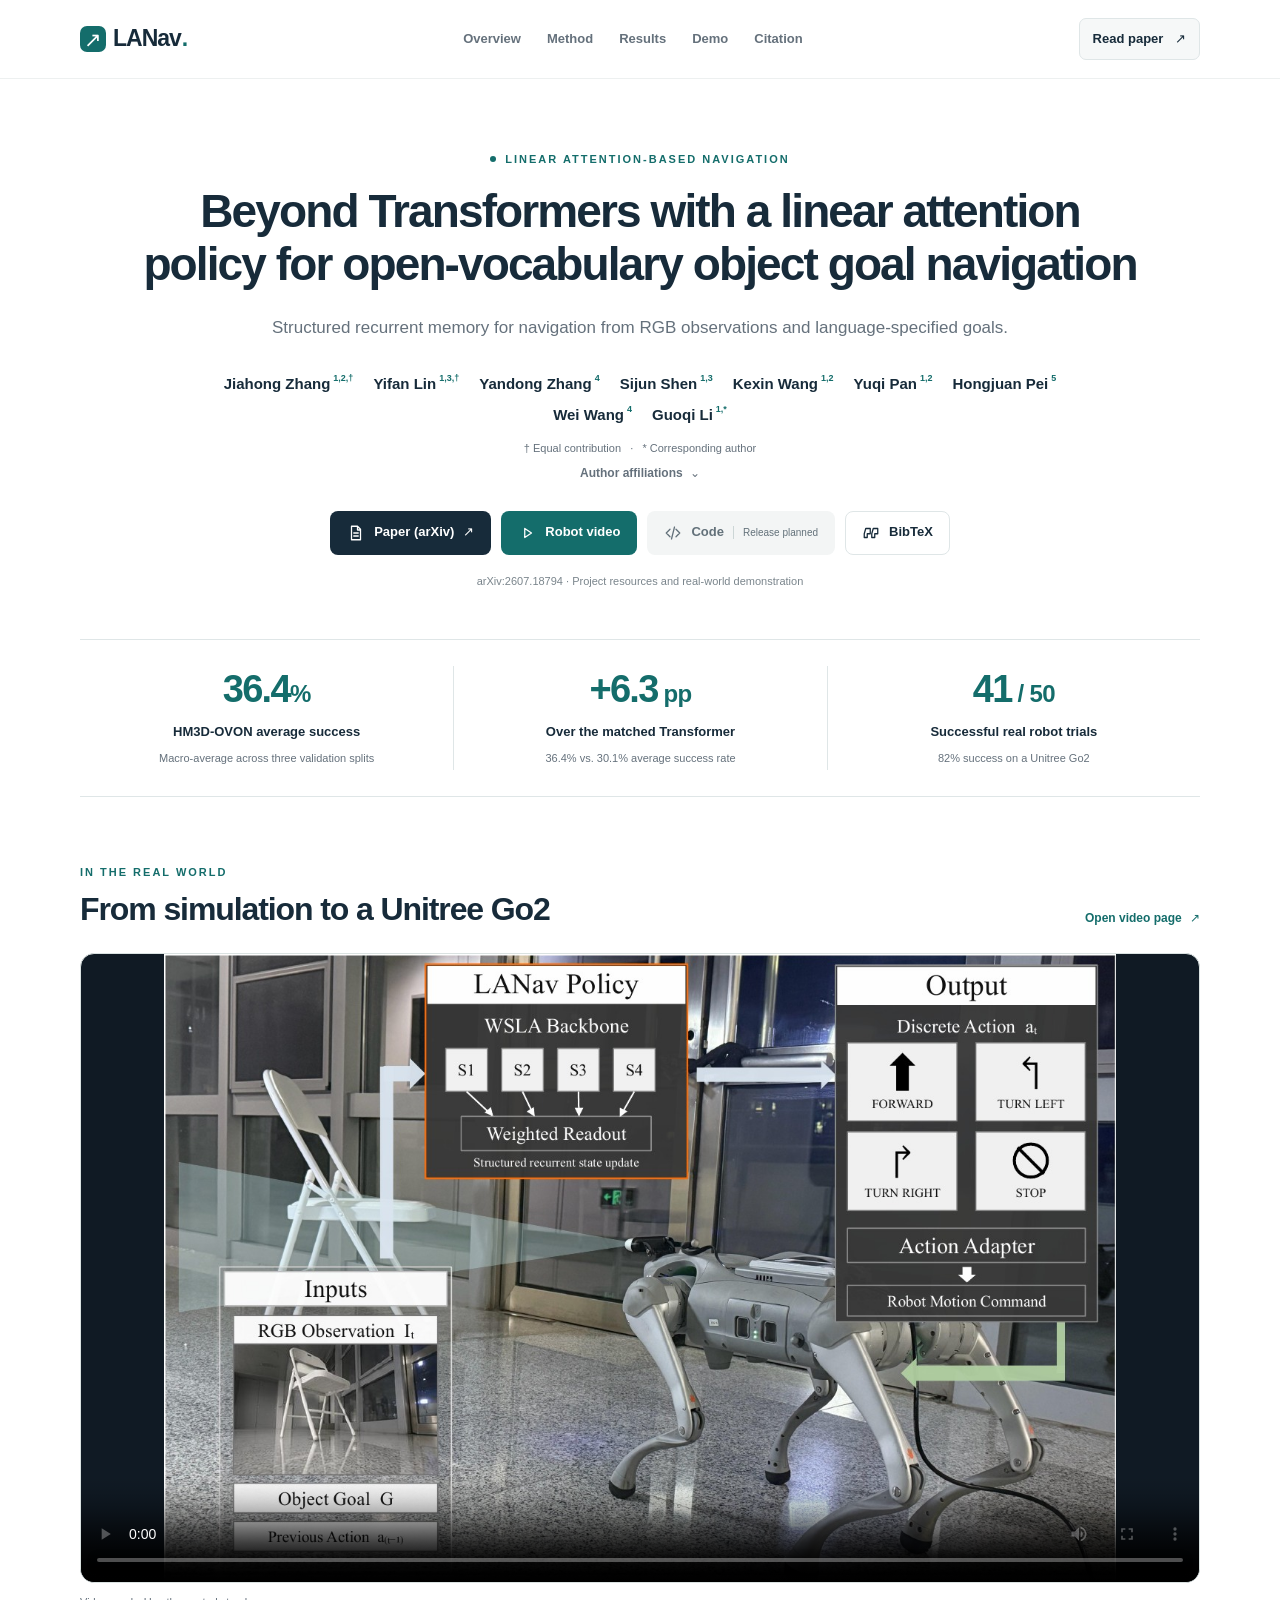
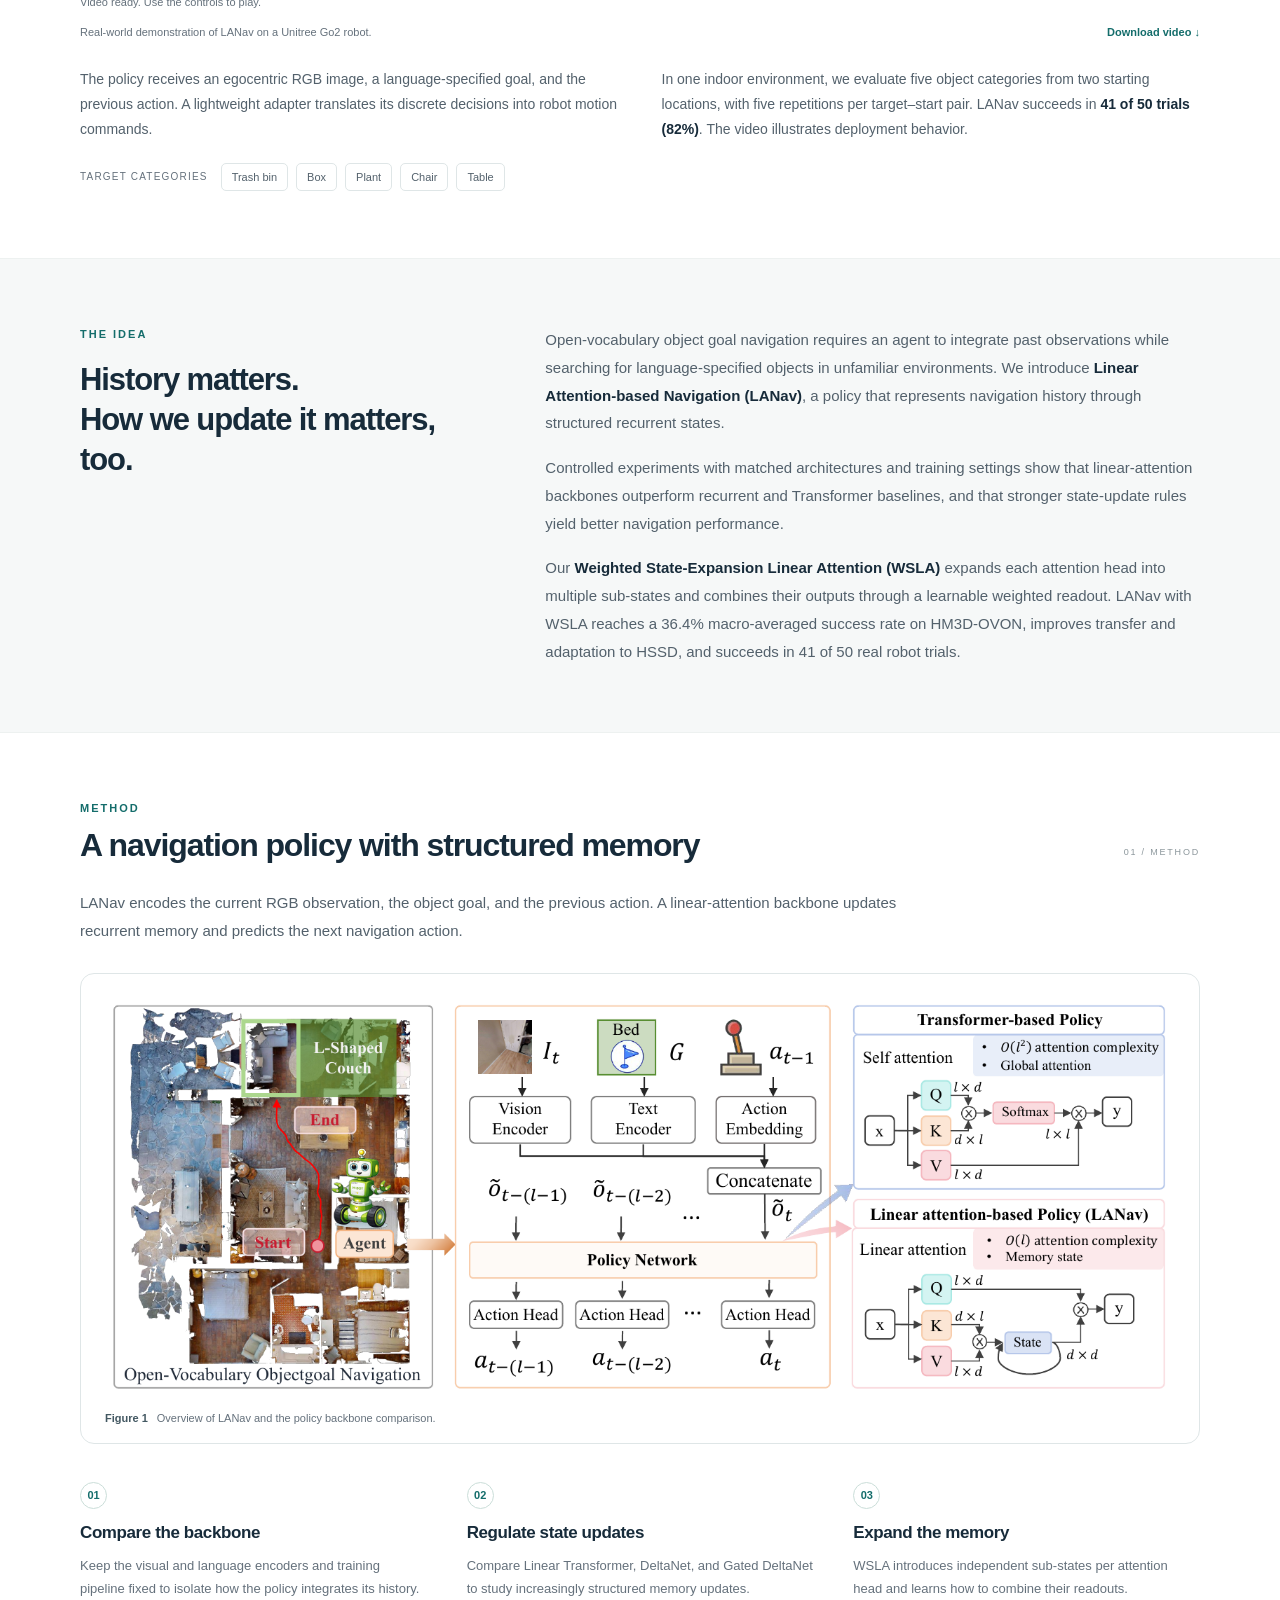
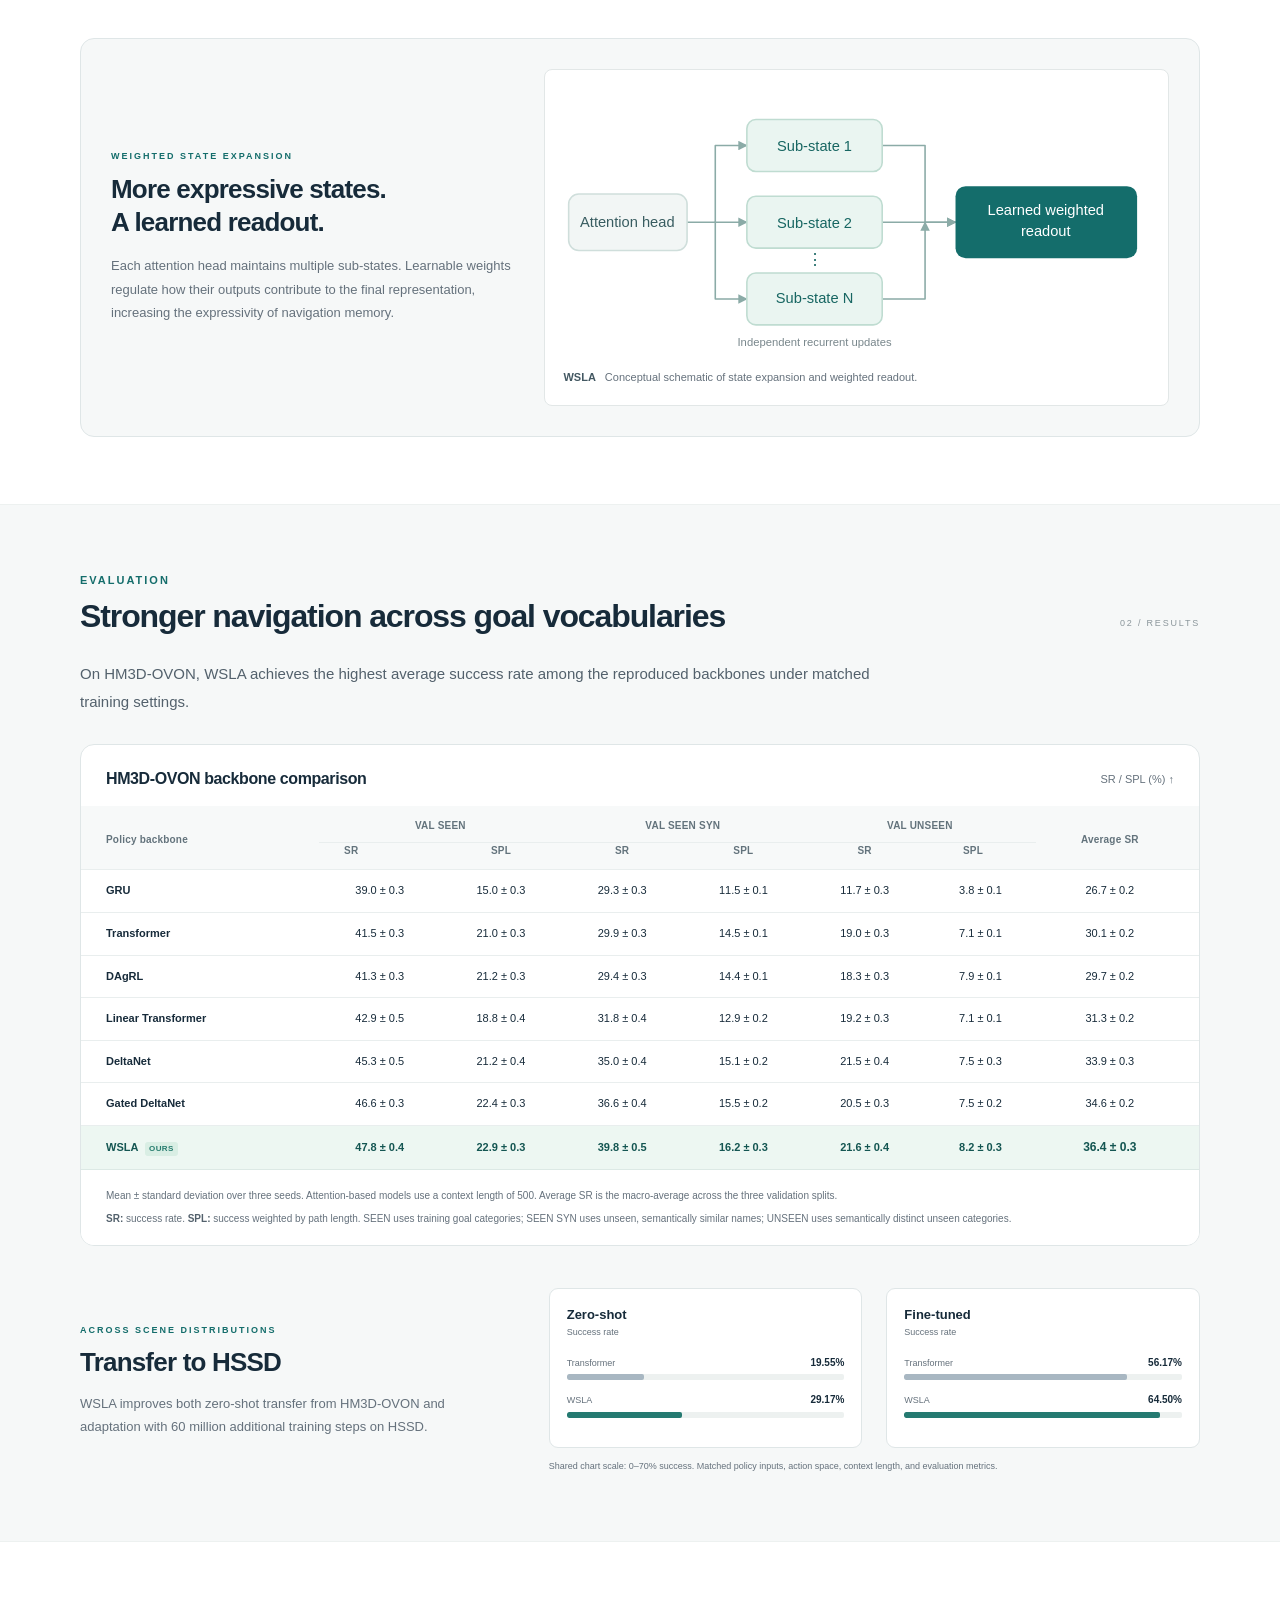
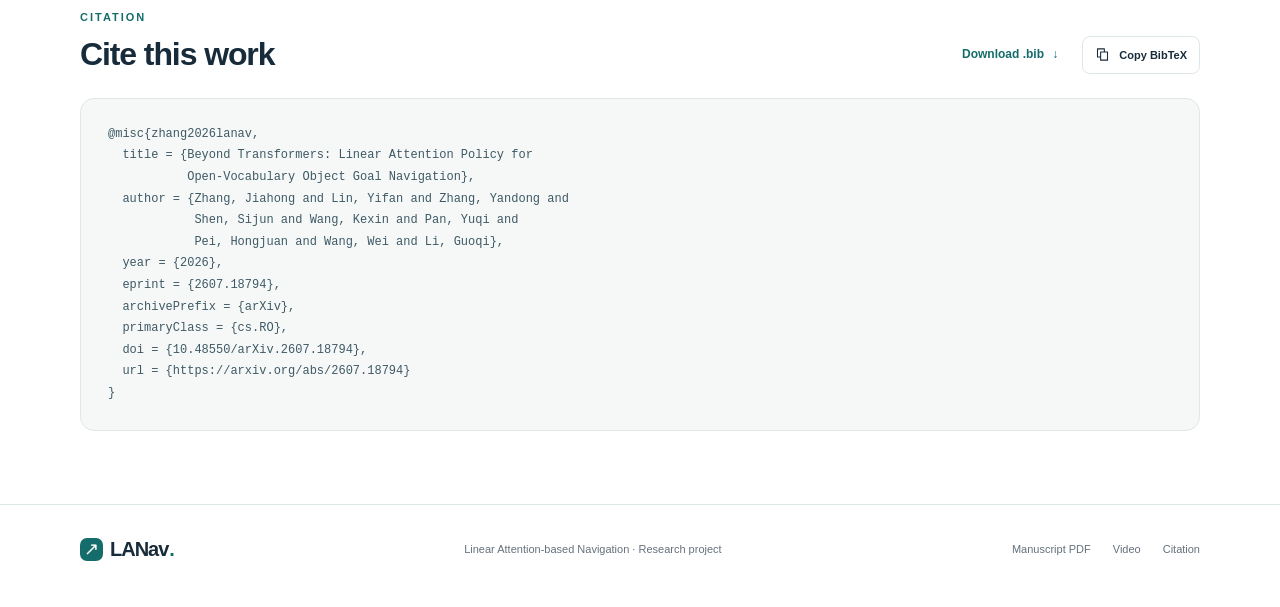
==== index.html @ 6c1ed6c0 "Publish LANav project website and robot demonstration" ====
<!doctype html>
<html lang="en">
<head>
  <meta charset="utf-8">
  <meta name="viewport" content="width=device-width, initial-scale=1">
  <meta name="description" content="LANav: linear attention and weighted state expansion for open-vocabulary object goal navigation. Research paper, results, and real-robot demonstration.">
  <link rel="canonical" href="https://yifan-lin2004.github.io/LANav/">
  <meta property="og:url" content="https://yifan-lin2004.github.io/LANav/">
  <meta name="theme-color" content="#123b43">
  <meta property="og:title" content="LANav — Beyond Transformers">
  <meta property="og:description" content="A linear attention policy for open-vocabulary object goal navigation. Explore the paper, method, and Unitree Go2 demonstration.">
  <meta property="og:type" content="website">
  <title>LANav | Beyond Transformers</title>
  <link rel="icon" type="image/svg+xml" href="favicon.svg">
  <link rel="stylesheet" href="styles.css">
  <script src="media.js" defer></script>
  <script src="site.js" defer></script>
</head>
<body>
  <a class="skip-link" href="#main">Skip to content</a>
  <header class="site-header">
    <nav class="nav container" aria-label="Main navigation">
      <a class="wordmark" href="#" aria-label="LANav home"><span class="logo-mark" aria-hidden="true">↗</span>LANav<span class="wordmark-dot">.</span></a>
      <div class="nav-links"><a href="#abstract">Overview</a><a href="#method">Method</a><a href="#results">Results</a><a href="#demo">Demo</a><a href="#citation">Citation</a></div>
      <a class="nav-paper" href="https://arxiv.org/abs/2607.18794" target="_blank" rel="noopener">Read paper <span aria-hidden="true">↗</span></a>
    </nav>
  </header>
  <main id="main">
    <section class="hero container" aria-labelledby="paper-title">
      <p class="eyebrow"><span class="small-dot" aria-hidden="true"></span> Linear Attention-based Navigation</p>
      <h1 id="paper-title">Beyond Transformers with a linear attention policy for open-vocabulary object goal navigation</h1>
      <p class="hero-summary">Structured recurrent memory for navigation from RGB observations and language-specified goals.</p>
      <div class="authors" aria-label="Authors">
        <span>Jiahong Zhang<sup>1,2,†</sup></span><span>Yifan Lin<sup>1,3,†</sup></span><span>Yandong Zhang<sup>4</sup></span><span>Sijun Shen<sup>1,3</sup></span><span>Kexin Wang<sup>1,2</sup></span><span>Yuqi Pan<sup>1,2</sup></span><span>Hongjuan Pei<sup>5</sup></span><span>Wei Wang<sup>4</sup></span><span>Guoqi Li<sup>1,*</sup></span>
      </div>
      <p class="author-notes">† Equal contribution &nbsp; · &nbsp; * Corresponding author</p>
      <details class="affiliations">
        <summary>Author affiliations <span aria-hidden="true">⌄</span></summary>
        <ol>
          <li>Institute of Automation, Chinese Academy of Sciences, Beijing 100045, China</li>
          <li>School of Artificial Intelligence, University of Chinese Academy of Sciences, Beijing 100049, China</li>
          <li>State Key Laboratory of Media Convergence and Communication, Communication University of China, Beijing 100024, China</li>
          <li>Beihang University, Beijing 100191, China</li>
          <li>University of Chinese Academy of Sciences, No.19A Yuquan Road, Beijing 100049, China</li>
        </ol>
      </details>
      <div class="resource-links" aria-label="Project resources">
        <a class="button button-dark" href="https://arxiv.org/abs/2607.18794" target="_blank" rel="noopener"><svg viewBox="0 0 24 24" aria-hidden="true"><path d="M6 3h8l4 4v14H6zM14 3v5h4M9 12h6M9 16h6"/></svg>Paper (arXiv) <span aria-hidden="true">↗</span></a>
        <a class="button button-teal" href="video.html"><svg viewBox="0 0 24 24" aria-hidden="true"><path d="m9 6 9 6-9 6z"/></svg>Robot video</a>
        <span class="button code-status"><svg viewBox="0 0 24 24" aria-hidden="true"><path d="m8 7-5 5 5 5M16 7l5 5-5 5M14 4l-4 16"/></svg>Code <span>Release planned</span></span>
        <a class="button button-light" href="#citation"><svg viewBox="0 0 24 24" aria-hidden="true"><path d="M5 6h6v7H7v5H3v-5l2-7zM15 6h6v7h-4v5h-4v-5l2-7z"/></svg>BibTeX</a>
      </div>
      <p class="manuscript-note"><a href="https://arxiv.org/abs/2607.18794" target="_blank" rel="noopener">arXiv:2607.18794</a> · Project resources and real-world demonstration</p>
    </section>

    <section class="metrics container" aria-label="Key research results">
      <div class="metric"><span class="metric-value">36.4<span>%</span></span><p>HM3D-OVON average success</p><small>Macro-average across three validation splits</small></div>
      <div class="metric"><span class="metric-value">+6.3<span> pp</span></span><p>Over the matched Transformer</p><small>36.4% vs. 30.1% average success rate</small></div>
      <div class="metric"><span class="metric-value">41<span> / 50</span></span><p>Successful real robot trials</p><small>82% success on a Unitree Go2</small></div>
    </section>

    <section class="section container" id="demo" aria-labelledby="demo-title">
      <div class="section-heading"><div><p class="eyebrow">In the real world</p><h2 id="demo-title">From simulation to a Unitree Go2</h2></div><a class="text-link" href="video.html">Open video page <span aria-hidden="true">↗</span></a></div>
      <figure class="video-figure">
        <div class="video-frame"><video controls playsinline preload="metadata" data-video-manifest="assets/robot-demo.json" poster="assets/video-poster.jpg" aria-label="LANav real robot navigation demonstration">Your browser does not support embedded video. <a href="video.html" data-media-download="assets/robot-demo.json">Download the robot demonstration.</a></video></div>
        <figcaption><span>Real-world demonstration of LANav on a Unitree Go2 robot.</span><a href="video.html" data-media-download="assets/robot-demo.json">Download video <span aria-hidden="true">↓</span></a></figcaption>
      </figure>
      <div class="robot-description"><p>The policy receives an egocentric RGB image, a language-specified goal, and the previous action. A lightweight adapter translates its discrete decisions into robot motion commands.</p><p>In one indoor environment, we evaluate five object categories from two starting locations, with five repetitions per target–start pair. LANav succeeds in <strong>41 of 50 trials (82%)</strong>. The video illustrates deployment behavior.</p></div>
      <div class="category-list" aria-label="Evaluated object categories"><span class="category-label">Target categories</span><span>Trash bin</span><span>Box</span><span>Plant</span><span>Chair</span><span>Table</span></div>
    </section>

    <section class="section section-tinted" id="abstract" aria-labelledby="abstract-title">
      <div class="container abstract-layout"><div><p class="eyebrow">The idea</p><h2 id="abstract-title">History matters.<br>How we update it matters, too.</h2></div><div class="abstract-copy"><p>Open-vocabulary object goal navigation requires an agent to integrate past observations while searching for language-specified objects in unfamiliar environments. We introduce <strong>Linear Attention-based Navigation (LANav)</strong>, a policy that represents navigation history through structured recurrent states.</p><p>Controlled experiments with matched architectures and training settings show that linear-attention backbones outperform recurrent and Transformer baselines, and that stronger state-update rules yield better navigation performance.</p><p>Our <strong>Weighted State-Expansion Linear Attention (WSLA)</strong> expands each attention head into multiple sub-states and combines their outputs through a learnable weighted readout. LANav with WSLA reaches a 36.4% macro-averaged success rate on HM3D-OVON, improves transfer and adaptation to HSSD, and succeeds in 41 of 50 real robot trials.</p></div></div>
    </section>

    <section class="section container" id="method" aria-labelledby="method-title">
      <div class="section-heading"><div><p class="eyebrow">Method</p><h2 id="method-title">A navigation policy with structured memory</h2></div><span class="section-number" aria-hidden="true">01 / METHOD</span></div>
      <p class="section-intro">LANav encodes the current RGB observation, the object goal, and the previous action. A linear-attention backbone updates recurrent memory and predicts the next navigation action.</p>
      <figure class="research-figure"><img src="assets/architecture.png" alt="LANav architecture: visual, text, and previous-action encoders feed a policy backbone and action head; linear attention updates a recurrent state instead of using full-context self-attention." loading="lazy" width="1526" height="571"><figcaption><span class="figure-label">Figure 1</span>Overview of LANav and the policy backbone comparison.</figcaption></figure>
      <div class="method-points">
        <article><span class="point-number">01</span><h3>Compare the backbone</h3><p>Keep the visual and language encoders and training pipeline fixed to isolate how the policy integrates its history.</p></article>
        <article><span class="point-number">02</span><h3>Regulate state updates</h3><p>Compare Linear Transformer, DeltaNet, and Gated DeltaNet to study increasingly structured memory updates.</p></article>
        <article><span class="point-number">03</span><h3>Expand the memory</h3><p>WSLA introduces independent sub-states per attention head and learns how to combine their readouts.</p></article>
      </div>
      <div class="wsla-panel"><div class="wsla-copy"><p class="eyebrow">Weighted state expansion</p><h3>More expressive states.<br>A learned readout.</h3><p>Each attention head maintains multiple sub-states. Learnable weights regulate how their outputs contribute to the final representation, increasing the expressivity of navigation memory.</p></div><figure><svg class="wsla-diagram" viewBox="0 0 520 238" role="img" aria-labelledby="wsla-diagram-title wsla-diagram-desc"><title id="wsla-diagram-title">WSLA state expansion schematic</title><desc id="wsla-diagram-desc">An attention head updates multiple recurrent sub-states. Their outputs are combined through a learned weighted readout.</desc><defs><marker id="arrow" viewBox="0 0 10 10" refX="9" refY="5" markerWidth="6" markerHeight="6" orient="auto-start-reverse"><path d="M0 0 10 5 0 10z" fill="#8baba7" stroke="none"/></marker></defs><g fill="none" stroke="#8baba7" stroke-width="1.4" marker-end="url(#arrow)"><path d="M110 119H135V51H163"/><path d="M135 119H163"/><path d="M135 119V187H163"/><path d="M283 51H321V119H348"/><path d="M283 119H348"/><path d="M283 187H321V119"/></g><rect x="5" y="94" width="105" height="50" rx="9" fill="#f2f6f5" stroke="#cfdedb"/><text x="57" y="123" text-anchor="middle" font-size="13" fill="#385c60" stroke="none">Attention head</text><g fill="#eaf5f1" stroke="#bfdcd1"><rect x="163" y="28" width="120" height="46" rx="8"/><rect x="163" y="96" width="120" height="46" rx="8"/><rect x="163" y="164" width="120" height="46" rx="8"/></g><g text-anchor="middle" font-size="13" fill="#176662" stroke="none"><text x="223" y="56">Sub-state 1</text><text x="223" y="124">Sub-state 2</text><text x="223" y="191">Sub-state N</text><text x="223" y="157" font-size="14">⋮</text></g><rect x="348" y="87" width="161" height="64" rx="9" fill="#146d6b" stroke="none"/><g text-anchor="middle" font-size="13" fill="#fff" stroke="none"><text x="428" y="113">Learned weighted</text><text x="428" y="131">readout</text></g><text x="223" y="229" text-anchor="middle" font-size="10" fill="#78868b" stroke="none">Independent recurrent updates</text></svg><figcaption><span class="figure-label">WSLA</span>Conceptual schematic of state expansion and weighted readout.</figcaption></figure></div>
    </section>

    <section class="section section-tinted" id="results" aria-labelledby="results-title">
      <div class="container"><div class="section-heading"><div><p class="eyebrow">Evaluation</p><h2 id="results-title">Stronger navigation across goal vocabularies</h2></div><span class="section-number" aria-hidden="true">02 / RESULTS</span></div>
      <p class="section-intro">On HM3D-OVON, WSLA achieves the highest average success rate among the reproduced backbones under matched training settings.</p>
      <div class="table-card"><div class="table-title"><h3>HM3D-OVON backbone comparison</h3><span>SR / SPL (%) ↑</span></div><div class="table-scroll" tabindex="0" role="region" aria-label="HM3D-OVON results, scroll horizontally on small screens"><table><thead><tr><th rowspan="2" scope="col">Policy backbone</th><th colspan="2" scope="colgroup">VAL SEEN</th><th colspan="2" scope="colgroup">VAL SEEN SYN</th><th colspan="2" scope="colgroup">VAL UNSEEN</th><th rowspan="2" scope="col">Average SR</th></tr><tr><th scope="col">SR</th><th scope="col">SPL</th><th scope="col">SR</th><th scope="col">SPL</th><th scope="col">SR</th><th scope="col">SPL</th></tr></thead><tbody>
        <tr><th scope="row">GRU</th><td>39.0 ± 0.3</td><td>15.0 ± 0.3</td><td>29.3 ± 0.3</td><td>11.5 ± 0.1</td><td>11.7 ± 0.3</td><td>3.8 ± 0.1</td><td>26.7 ± 0.2</td></tr>
        <tr><th scope="row">Transformer</th><td>41.5 ± 0.3</td><td>21.0 ± 0.3</td><td>29.9 ± 0.3</td><td>14.5 ± 0.1</td><td>19.0 ± 0.3</td><td>7.1 ± 0.1</td><td>30.1 ± 0.2</td></tr>
        <tr><th scope="row">DAgRL</th><td>41.3 ± 0.3</td><td>21.2 ± 0.3</td><td>29.4 ± 0.3</td><td>14.4 ± 0.1</td><td>18.3 ± 0.3</td><td>7.9 ± 0.1</td><td>29.7 ± 0.2</td></tr>
        <tr><th scope="row">Linear Transformer</th><td>42.9 ± 0.5</td><td>18.8 ± 0.4</td><td>31.8 ± 0.4</td><td>12.9 ± 0.2</td><td>19.2 ± 0.3</td><td>7.1 ± 0.1</td><td>31.3 ± 0.2</td></tr>
        <tr><th scope="row">DeltaNet</th><td>45.3 ± 0.5</td><td>21.2 ± 0.4</td><td>35.0 ± 0.4</td><td>15.1 ± 0.2</td><td>21.5 ± 0.4</td><td>7.5 ± 0.3</td><td>33.9 ± 0.3</td></tr>
        <tr><th scope="row">Gated DeltaNet</th><td>46.6 ± 0.3</td><td>22.4 ± 0.3</td><td>36.6 ± 0.4</td><td>15.5 ± 0.2</td><td>20.5 ± 0.3</td><td>7.5 ± 0.2</td><td>34.6 ± 0.2</td></tr>
        <tr class="ours-row"><th scope="row">WSLA <span class="ours-tag">Ours</span></th><td>47.8 ± 0.4</td><td>22.9 ± 0.3</td><td>39.8 ± 0.5</td><td>16.2 ± 0.3</td><td>21.6 ± 0.4</td><td>8.2 ± 0.3</td><td><strong>36.4 ± 0.3</strong></td></tr>
      </tbody></table></div><div class="table-notes"><p>Mean ± standard deviation over three seeds. Attention-based models use a context length of 500. Average SR is the macro-average across the three validation splits.</p><p><strong>SR:</strong> success rate. <strong>SPL:</strong> success weighted by path length. SEEN uses training goal categories; SEEN SYN uses unseen, semantically similar names; UNSEEN uses semantically distinct unseen categories.</p></div></div>
      <div class="transfer-panel"><div class="transfer-copy"><p class="eyebrow">Across scene distributions</p><h3>Transfer to HSSD</h3><p>WSLA improves both zero-shot transfer from HM3D-OVON and adaptation with 60 million additional training steps on HSSD.</p></div><div class="transfer-charts"><div class="mini-chart"><h4>Zero-shot <span>Success rate</span></h4><div class="bar-row"><span>Transformer</span><div class="bar-track"><span class="bar baseline" style="--bar:27.9%"></span></div><strong>19.55%</strong></div><div class="bar-row"><span>WSLA</span><div class="bar-track"><span class="bar ours" style="--bar:41.7%"></span></div><strong>29.17%</strong></div></div><div class="mini-chart"><h4>Fine-tuned <span>Success rate</span></h4><div class="bar-row"><span>Transformer</span><div class="bar-track"><span class="bar baseline" style="--bar:80.2%"></span></div><strong>56.17%</strong></div><div class="bar-row"><span>WSLA</span><div class="bar-track"><span class="bar ours" style="--bar:92.1%"></span></div><strong>64.50%</strong></div></div><p class="chart-note">Shared chart scale: 0–70% success. Matched policy inputs, action space, context length, and evaluation metrics.</p></div></div>
    </div></section>

    <section class="section container citation-section" id="citation" aria-labelledby="citation-title">
      <div class="section-heading"><div><p class="eyebrow">Citation</p><h2 id="citation-title">Cite this work</h2></div><div class="citation-actions"><a class="text-link" href="assets/lanav.bib" download>Download .bib <span aria-hidden="true">↓</span></a><button class="button button-light copy-button" type="button" id="copy-citation"><svg viewBox="0 0 24 24" aria-hidden="true"><path d="M9 8h11v13H9zM15 8V3H4v13h5"/></svg><span>Copy BibTeX</span></button></div></div>
      <div class="citation-box"><pre id="bibtex"><code>@misc{zhang2026lanav,
  title = {Beyond Transformers: Linear Attention Policy for
           Open-Vocabulary Object Goal Navigation},
  author = {Zhang, Jiahong and Lin, Yifan and Zhang, Yandong and
            Shen, Sijun and Wang, Kexin and Pan, Yuqi and
            Pei, Hongjuan and Wang, Wei and Li, Guoqi},
  year = {2026},
  eprint = {2607.18794},
  archivePrefix = {arXiv},
  primaryClass = {cs.RO},
  doi = {10.48550/arXiv.2607.18794},
  url = {https://arxiv.org/abs/2607.18794}
}</code></pre></div><p class="copy-status" id="copy-status" role="status" aria-live="polite"></p>
    </section>
  </main>
  <footer class="site-footer"><div class="container footer-inner"><a class="wordmark" href="#"><span class="logo-mark" aria-hidden="true">↗</span>LANav<span class="wordmark-dot">.</span></a><p>Linear Attention-based Navigation · Research project</p><div><a href="https://arxiv.org/pdf/2607.18794" data-media-download="assets/manuscript.json">Manuscript PDF</a><a href="video.html">Video</a><a href="#citation">Citation</a></div></div></footer>
</body>
</html>
---- styles.css ----
:root{--ink:#172b3a;--muted:#65717c;--teal:#146d6b;--teal-light:#eaf5f1;--border:#dfe6e7;--soft:#f6f8f8;--white:#fff;--radius:14px;font-family:ui-sans-serif,-apple-system,BlinkMacSystemFont,"Segoe UI",Arial,sans-serif;color:var(--ink);background:#fff;font-synthesis:none}*{box-sizing:border-box}html{scroll-behavior:smooth;scroll-padding-top:94px}body{margin:0;font-size:16px;line-height:1.65;-webkit-font-smoothing:antialiased}a{color:inherit;text-decoration:none}button{font:inherit}button,a,summary{touch-action:manipulation}a:focus-visible,button:focus-visible,summary:focus-visible,.table-scroll:focus-visible{outline:3px solid #3eaaa0;outline-offset:5px}img{display:block;max-width:100%;height:auto}svg{width:18px;height:18px;fill:none;stroke:currentColor;stroke-width:1.7;stroke-linecap:round;stroke-linejoin:round}.container{width:min(1120px,calc(100% - 64px));margin-inline:auto}.skip-link{position:absolute;left:20px;top:-70px;z-index:20;padding:10px 16px;background:var(--ink);color:white;border-radius:6px}.skip-link:focus{top:10px}.site-header{border-bottom:1px solid #edf0f0;background:rgba(255,255,255,.97)}.nav{min-height:78px;display:flex;align-items:center;justify-content:space-between;gap:24px}.wordmark{display:inline-flex;gap:7px;align-items:center;font-size:23px;font-weight:760;letter-spacing:-1px}.wordmark-dot{color:var(--teal);margin-left:-6px}.logo-mark{display:grid;place-items:center;width:26px;height:26px;border-radius:7px;background:var(--teal);color:#fff;font-size:21px;font-weight:500;line-height:1;letter-spacing:0}.nav-links{display:flex;gap:26px;font-size:13px;font-weight:550;color:var(--muted)}.nav-links a:hover,.text-link:hover,.site-footer a:hover{color:var(--teal)}.nav-paper{font-size:13px;font-weight:650;padding:9px 13px;background:var(--soft);border:1px solid var(--border);border-radius:7px}.nav-paper span{margin-left:8px}.hero{padding-top:72px;text-align:center;padding-bottom:35px}.eyebrow{text-transform:uppercase;letter-spacing:2px;font-size:11px;font-weight:750;color:var(--teal);margin:0 0 17px;line-height:1.5}.hero>.eyebrow{display:flex;align-items:center;justify-content:center;gap:9px}.small-dot{width:6px;height:6px;background:var(--teal);border-radius:50%;display:inline-block}h1,h2,h3,h4,p{margin-top:0}h1{font-size:clamp(31px,3.7vw,46px);line-height:1.16;letter-spacing:-1.9px;font-weight:740;max-width:1020px;margin:0 auto 23px;text-wrap:balance}h2{font-size:clamp(25px,2.5vw,33px);line-height:1.22;letter-spacing:-1.1px;font-weight:710;margin:0;text-wrap:balance}h3{line-height:1.35;letter-spacing:-.4px;font-size:20px;font-weight:650;margin:0 0 13px}h4{line-height:1.4;font-weight:650}.hero-summary{color:var(--muted);font-size:17px;margin:0 auto 28px;max-width:750px;text-wrap:balance}.authors{display:flex;justify-content:center;flex-wrap:wrap;gap:3px 20px;max-width:890px;margin:auto;line-height:1.85;font-size:15px;font-weight:550}.authors span{white-space:nowrap}.authors sup{font-size:9px;color:var(--teal);margin-left:3px;position:relative;top:-.2em}.author-notes{font-size:11px;color:var(--muted);margin:10px 0 7px}.affiliations{font-size:12px;max-width:810px;margin:0 auto;color:var(--muted)}.affiliations summary{cursor:pointer;width:max-content;margin:auto;list-style:none;font-weight:550}.affiliations summary::-webkit-details-marker{display:none}.affiliations summary span{margin-left:4px}.affiliations ol{margin:17px auto 0;padding-left:20px;text-align:left;line-height:1.8;max-width:775px}.affiliations[open] summary span{display:inline-block;transform:rotate(180deg)}.resource-links{display:flex;justify-content:center;flex-wrap:wrap;gap:10px;margin-top:27px}.button{min-height:44px;padding:10px 16px;border:1px solid transparent;border-radius:8px;font-size:13px;font-weight:650;display:inline-flex;align-items:center;justify-content:center;gap:9px;line-height:1.3;cursor:pointer;transition:background .15s,border-color .15s,transform .15s}.button:hover{transform:translateY(-1px)}.button-dark{background:var(--ink);color:white}.button-dark:hover{background:#294354}.button-teal{background:var(--teal);color:#fff}.button-teal:hover{background:#0a5858}.button-light{background:#fff;border-color:var(--border);color:var(--ink)}.button-light:hover{background:var(--soft);border-color:#bfcfce}.code-status{background:#f3f5f5;color:#63717a;cursor:default;font-weight:600}.code-status:hover{transform:none}.code-status span{font-size:10px;font-weight:450;border-left:1px solid #ccd6d6;padding-left:9px}.manuscript-note{margin:17px 0 0;color:#7a858c;font-size:11px}.metrics{display:grid;grid-template-columns:repeat(3,1fr);border-top:1px solid var(--border);border-bottom:1px solid var(--border);padding:26px 0;margin-top:14px}.metric{text-align:center;padding:0 23px}.metric+.metric{border-left:1px solid var(--border)}.metric-value{font-size:38px;line-height:1.25;letter-spacing:-1.7px;font-weight:730;color:var(--teal)}.metric-value>span{font-size:24px;letter-spacing:-.7px;font-weight:550}.metric p{font-size:13px;font-weight:630;margin:8px 0 1px}.metric small{font-size:11px;color:var(--muted)}.section{padding-top:67px;padding-bottom:67px}.section-heading{display:flex;align-items:flex-end;justify-content:space-between;gap:25px;margin-bottom:24px}.section-heading .eyebrow{margin-bottom:9px}.text-link{font-size:12px;font-weight:650;color:var(--teal);white-space:nowrap}.text-link span{margin-left:5px}.section-number{font-size:9px;letter-spacing:1.8px;color:#8b969b;padding-bottom:5px}.video-figure{margin:0}.video-frame{overflow:hidden;border-radius:var(--radius);background:#101a24;aspect-ratio:16/9;border:1px solid #dae2e1}.video-frame video{display:block;width:100%;height:100%;object-fit:contain}.video-figure figcaption{display:flex;justify-content:space-between;gap:20px;padding-top:12px;font-size:11px;color:var(--muted)}.video-figure figcaption a{color:var(--teal);font-weight:650;white-space:nowrap}.robot-description{display:grid;grid-template-columns:1fr 1fr;gap:43px;margin-top:25px}.robot-description p{margin:0;font-size:14px;color:#53616c;line-height:1.8}.robot-description strong{color:var(--ink);font-weight:650}.category-list{display:flex;flex-wrap:wrap;align-items:center;gap:8px;margin-top:21px}.category-list span:not(.category-label){font-size:11px;padding:4px 10px;border-radius:5px;border:1px solid var(--border);background:#fff;color:#53616c}.category-label{font-size:10px;color:var(--muted);text-transform:uppercase;letter-spacing:1.2px;margin-right:5px}.section-tinted{background:var(--soft);border-top:1px solid #edf1f0;border-bottom:1px solid #edf1f0}.abstract-layout{display:grid;grid-template-columns:.86fr 1.5fr;gap:90px}.abstract-layout h2{font-size:31px;line-height:1.3}.abstract-copy p{font-size:15px;line-height:1.85;color:#53616c;margin-bottom:17px}.abstract-copy p:last-child{margin-bottom:0}.abstract-copy strong{font-weight:650;color:var(--ink)}.section-intro{max-width:840px;color:#53616c;font-size:15px;line-height:1.85;margin:0 0 28px}.research-figure{margin:0;border:1px solid var(--border);border-radius:var(--radius);padding:23px 24px 16px;overflow:hidden;background:#fff}.research-figure img{width:100%}.research-figure figcaption,.wsla-panel figcaption{font-size:11px;line-height:1.6;color:var(--muted);margin-top:13px}.figure-label{font-weight:700;color:#435862;margin-right:9px}.method-points{display:grid;grid-template-columns:repeat(3,1fr);gap:40px;margin:37px 0}.point-number{display:inline-flex;align-items:center;justify-content:center;color:var(--teal);font-size:11px;font-weight:750;width:27px;height:27px;border:1px solid #cbded9;border-radius:50%;margin-bottom:13px}.method-points h3{font-size:17px;margin-bottom:9px}.method-points p{font-size:13px;color:var(--muted);line-height:1.8;margin-bottom:0}.wsla-panel{display:grid;grid-template-columns:.9fr 1.4fr;gap:32px;align-items:center;background:var(--soft);padding:30px;border:1px solid var(--border);border-radius:var(--radius)}.wsla-copy .eyebrow{font-size:9px;margin-bottom:10px}.wsla-copy h3{font-size:26px;letter-spacing:-.8px;line-height:1.25;margin-bottom:16px}.wsla-copy p:last-child{font-size:13px;color:var(--muted);line-height:1.8;margin:0}.wsla-panel figure{margin:0;padding:18px;background:#fff;border-radius:8px;border:1px solid #e2e7e7}.wsla-panel img{width:100%}.table-card{background:white;border:1px solid var(--border);border-radius:var(--radius);overflow:hidden}.table-title{display:flex;justify-content:space-between;gap:20px;padding:23px 25px 17px;align-items:center}.table-title h3{font-size:16px;margin:0}.table-title>span{font-size:11px;color:var(--muted)}.table-scroll{overflow-x:auto}table{width:100%;border-collapse:collapse;font-size:11px;white-space:nowrap;text-align:center;line-height:1.6}th,td{padding:12px 10px;border-bottom:1px solid #e9eeee}thead{background:#f7f9f9;color:#63737c;font-size:10px}thead tr:first-child th{padding-top:12px;padding-bottom:8px}thead tr:last-child th{padding-top:0;padding-bottom:10px}thead th{font-weight:650;letter-spacing:.2px}thead th:first-child,tbody th{padding-left:25px;text-align:left}thead th:last-child,tbody td:last-child{padding-right:25px}tbody th{font-weight:600}tbody tr:last-child>*{border-bottom:0}.ours-row{background:#edf7f2;color:#145652}.ours-row td,.ours-row th{font-weight:600}.ours-tag{display:inline-block;margin-left:4px;font-size:8px;color:#267c6e;background:#d9eee4;border-radius:3px;padding:1px 4px;text-transform:uppercase;letter-spacing:.4px}.ours-row td:last-child{font-size:12px}.table-notes{padding:17px 25px;background:#fff;border-top:1px solid #dce9e5}.table-notes p{font-size:10px;line-height:1.8;color:var(--muted);margin:0 0 5px}.table-notes p:last-child{margin:0}.table-notes strong{font-weight:650;color:#53616c}.transfer-panel{display:grid;grid-template-columns:.9fr 1.4fr;gap:50px;align-items:center;margin-top:42px}.transfer-copy .eyebrow{font-size:9px;margin-bottom:9px}.transfer-copy h3{font-size:26px;letter-spacing:-.8px;line-height:1.25;margin-bottom:13px}.transfer-copy p:last-child{font-size:13px;line-height:1.8;color:var(--muted);margin:0}.transfer-charts{display:grid;grid-template-columns:1fr 1fr;gap:24px}.mini-chart{background:#fff;border:1px solid var(--border);padding:17px;border-radius:9px}.mini-chart h4{font-size:13px;margin:0 0 16px}.mini-chart h4>span{display:block;font-size:9px;font-weight:400;color:var(--muted);margin-top:2px}.bar-row{display:grid;grid-template-columns:1fr auto;gap:3px 12px;margin-bottom:12px;font-size:9px;align-items:center}.bar-row>span{color:var(--muted)}.bar-row>strong{font-size:10px;font-weight:650}.bar-track{grid-row:2;grid-column:1/-1;height:6px;border-radius:2px;background:#edf1f0;overflow:hidden}.bar{display:block;height:100%;width:var(--bar);border-radius:2px}.bar.baseline{background:#a8b7c2}.bar.ours{background:#257a71}.chart-note{grid-column:1/-1;font-size:9px;line-height:1.7;color:var(--muted);margin:-13px 0 0}.citation-actions{display:flex;align-items:center;gap:24px}.copy-button{font-size:11px;min-height:38px;padding:9px 12px}.copy-button svg{width:15px;height:15px}.citation-box{border:1px solid var(--border);background:var(--soft);border-radius:var(--radius);padding:25px 27px;overflow-x:auto}.citation-box pre{margin:0;font-family:ui-monospace,"SFMono-Regular",Consolas,"Liberation Mono",monospace;font-size:12px;line-height:1.8;color:#3e5965;tab-size:2}.copy-status{font-size:11px;color:var(--teal);min-height:18px;margin:6px 0 -18px}.site-footer{border-top:1px solid var(--border);padding:28px 0}.footer-inner{display:flex;gap:25px;align-items:center;justify-content:space-between}.footer-inner .wordmark{font-size:20px}.footer-inner .logo-mark{width:23px;height:23px;font-size:18px}.footer-inner p{font-size:11px;color:var(--muted);margin:0}.footer-inner>div{display:flex;gap:22px;font-size:11px;color:var(--muted)}
@media(min-width:1500px){.hero{padding-top:82px}}@media(max-width:1000px){.container{width:calc(100% - 48px)}.hero{padding-top:57px}h1{font-size:40px}.nav-links{gap:17px}.abstract-layout{gap:45px;grid-template-columns:.9fr 1.2fr}.abstract-layout h2{font-size:28px}.metrics{padding:24px 0}.metric{padding:0 14px}.metric small{font-size:10px}.metric-value{font-size:34px}.method-points{gap:27px}.wsla-panel{gap:24px;padding:25px}.transfer-panel{gap:30px;grid-template-columns:.7fr 1.3fr}.transfer-charts{gap:15px}.mini-chart{padding:13px}.chart-note{margin-top:-5px}table{font-size:10px}th,td{padding:11px 8px}}
@media(max-width:720px){.container{width:calc(100% - 36px)}.nav{min-height:66px;gap:12px}.nav-links{gap:15px}.nav-links a{font-size:11px}.nav-links a:first-child,.nav-links a:nth-child(2),.nav-links a:last-child{display:none}.nav-paper{font-size:11px;padding:7px 9px}.wordmark{font-size:21px}.hero{padding-top:42px;padding-bottom:29px}.eyebrow{font-size:9px;letter-spacing:1.5px}.hero>.eyebrow{margin-bottom:17px}h1{font-size:33px;line-height:1.17;letter-spacing:-1.3px;margin-bottom:20px}.hero-summary{font-size:14px;line-height:1.7;margin-bottom:21px}.authors{font-size:12px;gap:3px 12px;line-height:1.8}.authors sup{font-size:7px}.author-notes{font-size:9px;margin-top:10px}.affiliations{font-size:10px}.affiliations ol{line-height:1.8}.resource-links{margin-top:23px;gap:8px}.button{font-size:11px;min-height:39px;padding:9px 12px;gap:7px}.button svg{width:16px;height:16px}.code-status span{font-size:8px;padding-left:7px}.manuscript-note{font-size:9px;margin-top:15px}.metrics{padding:21px 0;margin-top:8px}.metric{padding:0 9px}.metric-value{font-size:29px;letter-spacing:-1.2px}.metric-value>span{font-size:18px}.metric p{font-size:10px;line-height:1.5;margin:6px 0 3px}.metric small{font-size:8px;line-height:1.5;display:block}.section{padding:43px 0}.section-heading{gap:15px;margin-bottom:21px;align-items:flex-start}.section-heading h2{font-size:25px;letter-spacing:-.7px}.section-heading .text-link{font-size:10px;margin-top:28px}.section-number{display:none}.video-frame{border-radius:10px}.video-figure figcaption{font-size:9px;gap:13px;line-height:1.8}.video-figure figcaption a{font-size:9px}.robot-description{grid-template-columns:1fr;gap:12px;margin-top:20px}.robot-description p{font-size:12px;line-height:1.8}.category-list{gap:6px;margin-top:17px}.category-label{font-size:8px}.category-list span:not(.category-label){font-size:9px;padding:3px 7px}.abstract-layout{grid-template-columns:1fr;gap:22px}.abstract-layout h2{font-size:27px;line-height:1.25}.abstract-layout h2 br{display:none}.abstract-copy p{font-size:13px;line-height:1.85;margin-bottom:15px}.section-intro{font-size:13px;line-height:1.85;margin-bottom:22px}.research-figure{padding:14px 12px 12px;border-radius:10px}.research-figure figcaption,.wsla-panel figcaption{font-size:9px;margin-top:9px}.figure-label{margin-right:6px}.method-points{grid-template-columns:1fr;gap:22px;margin:27px 0}.method-points article{display:grid;grid-template-columns:30px 1fr;gap:3px 12px}.point-number{grid-row:1/3;margin-top:1px;margin-bottom:0}.method-points h3{font-size:15px;margin:0 0 4px}.method-points p{font-size:11px;grid-column:2;line-height:1.8}.wsla-panel{grid-template-columns:1fr;gap:18px;padding:22px;border-radius:10px}.wsla-copy h3{font-size:23px;line-height:1.3;margin-bottom:11px}.wsla-copy h3 br{display:none}.wsla-copy p:last-child{font-size:12px}.wsla-panel figure{padding:14px}.table-title{padding:18px 17px 14px;gap:10px}.table-title h3{font-size:13px}.table-title>span{font-size:9px}table{font-size:10px}th,td{padding:11px 10px}thead th:first-child,tbody th{padding-left:17px}thead th:last-child,tbody td:last-child{padding-right:17px}.table-notes{padding:13px 17px}.table-notes p{font-size:9px;line-height:1.8}.transfer-panel{grid-template-columns:1fr;gap:22px;margin-top:32px}.transfer-copy h3{font-size:24px}.transfer-copy p:last-child{font-size:12px}.transfer-charts{gap:13px}.mini-chart{padding:15px}.chart-note{margin-top:-2px;font-size:8px}.citation-section .section-heading{flex-direction:column;gap:16px}.citation-actions{gap:20px}.citation-section .section-heading .text-link{margin-top:0;font-size:11px}.copy-button{font-size:10px;min-height:35px}.citation-box{padding:19px 18px;border-radius:10px}.citation-box pre{font-size:9px;line-height:1.8}.footer-inner{flex-wrap:wrap;gap:15px}.footer-inner p{font-size:9px}.footer-inner>div{font-size:10px;width:100%;gap:20px}.site-footer{padding:24px 0}}
@media(max-width:380px){.nav-links{display:none}h1{font-size:29px}.hero-summary{font-size:13px}.metric{padding:0 7px}.metric-value{font-size:26px}.metric-value>span{font-size:15px}.metric p{font-size:9px}.resource-links{gap:6px}.button{padding:9px 10px}.video-figure figcaption{flex-direction:column;gap:3px}.section-heading .text-link{font-size:9px}.transfer-charts{grid-template-columns:1fr}.chart-note{grid-column:1}.category-label{width:100%;margin-bottom:3px}}
@media(prefers-reduced-motion:reduce){html{scroll-behavior:auto}.button{transition:none}.button:hover{transform:none}}

.wsla-diagram{display:block;width:100%;height:auto;stroke-width:1.4;stroke-linecap:round;stroke-linejoin:round}

.media-status{font-size:11px;color:var(--muted);margin:10px 0 0;line-height:1.7}.media-notice{position:fixed;bottom:18px;left:50%;transform:translateX(-50%);z-index:30;max-width:calc(100% - 36px);width:max-content;padding:12px 18px;background:var(--ink);color:#fff;border-radius:8px;box-shadow:0 5px 24px #172b3a26;font-size:12px;margin:0}.media-notice[hidden]{display:none}.media-notice a{text-decoration:underline;font-weight:650}
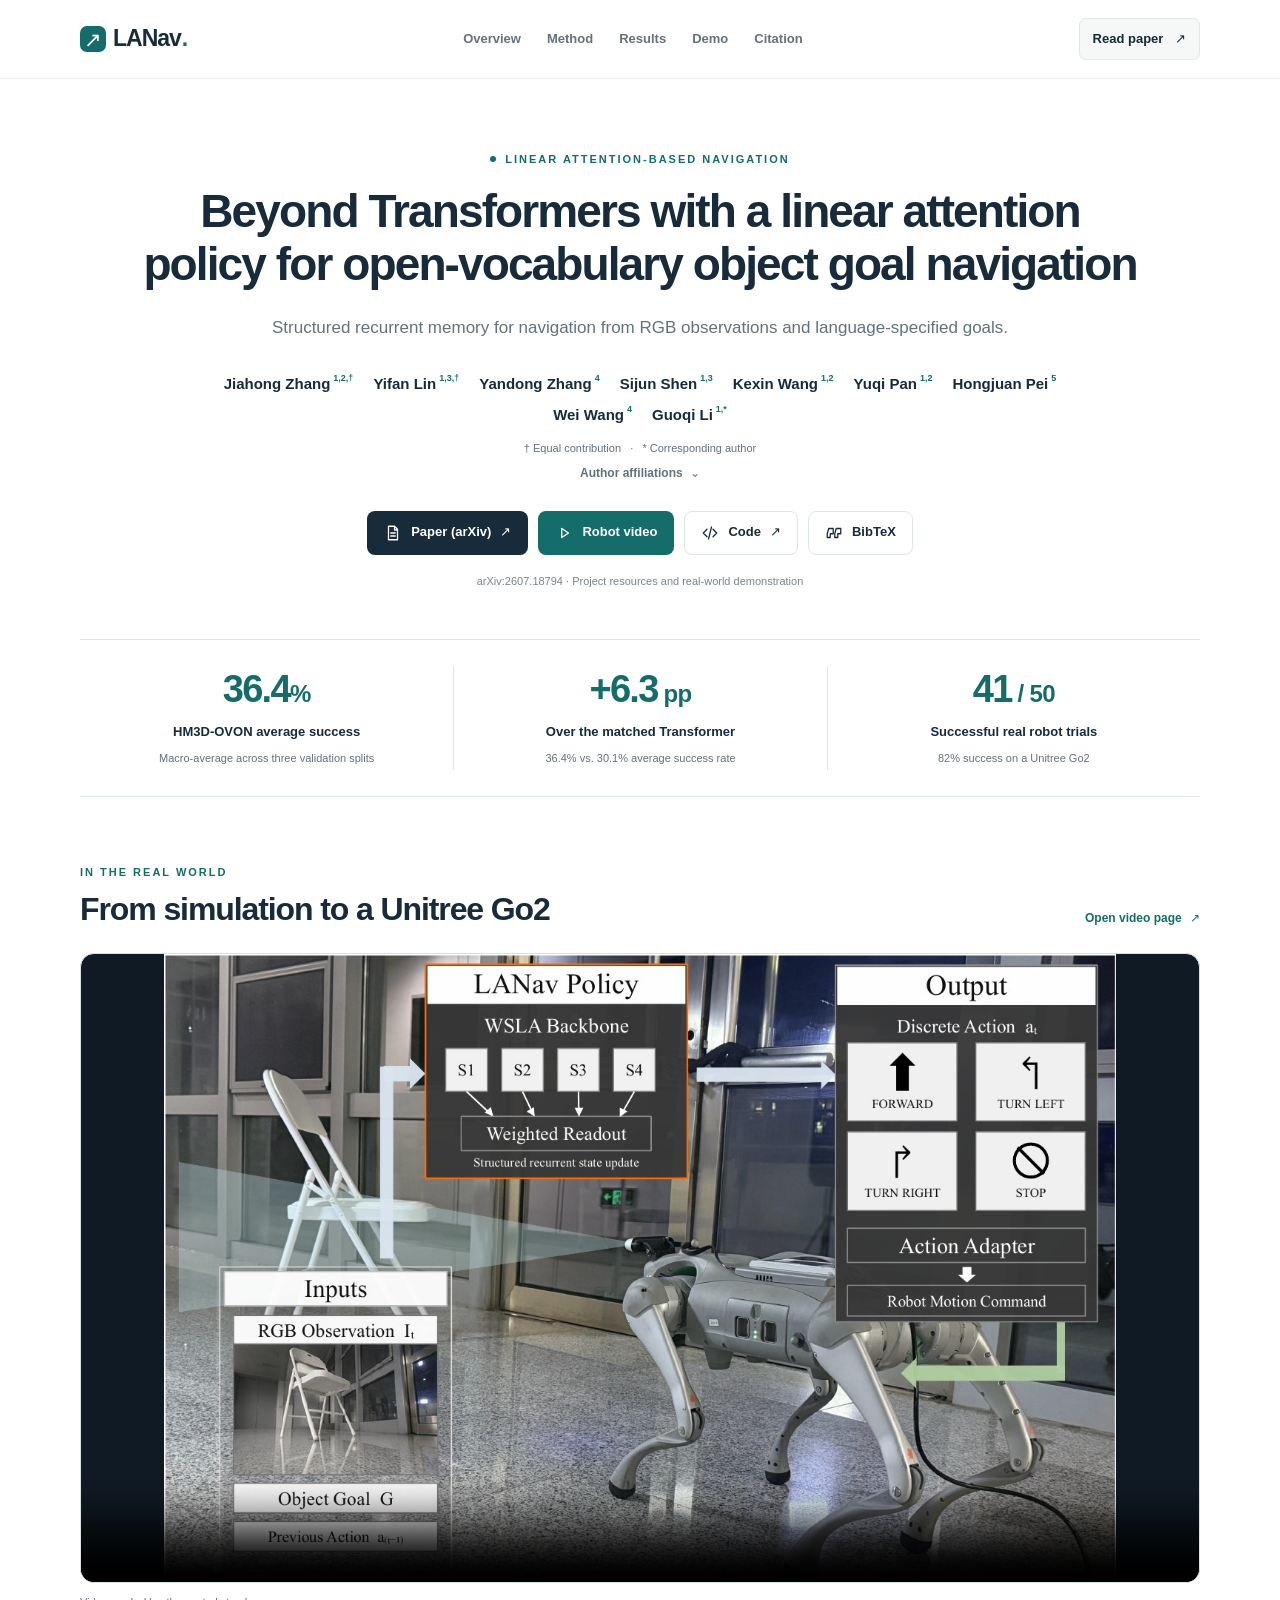
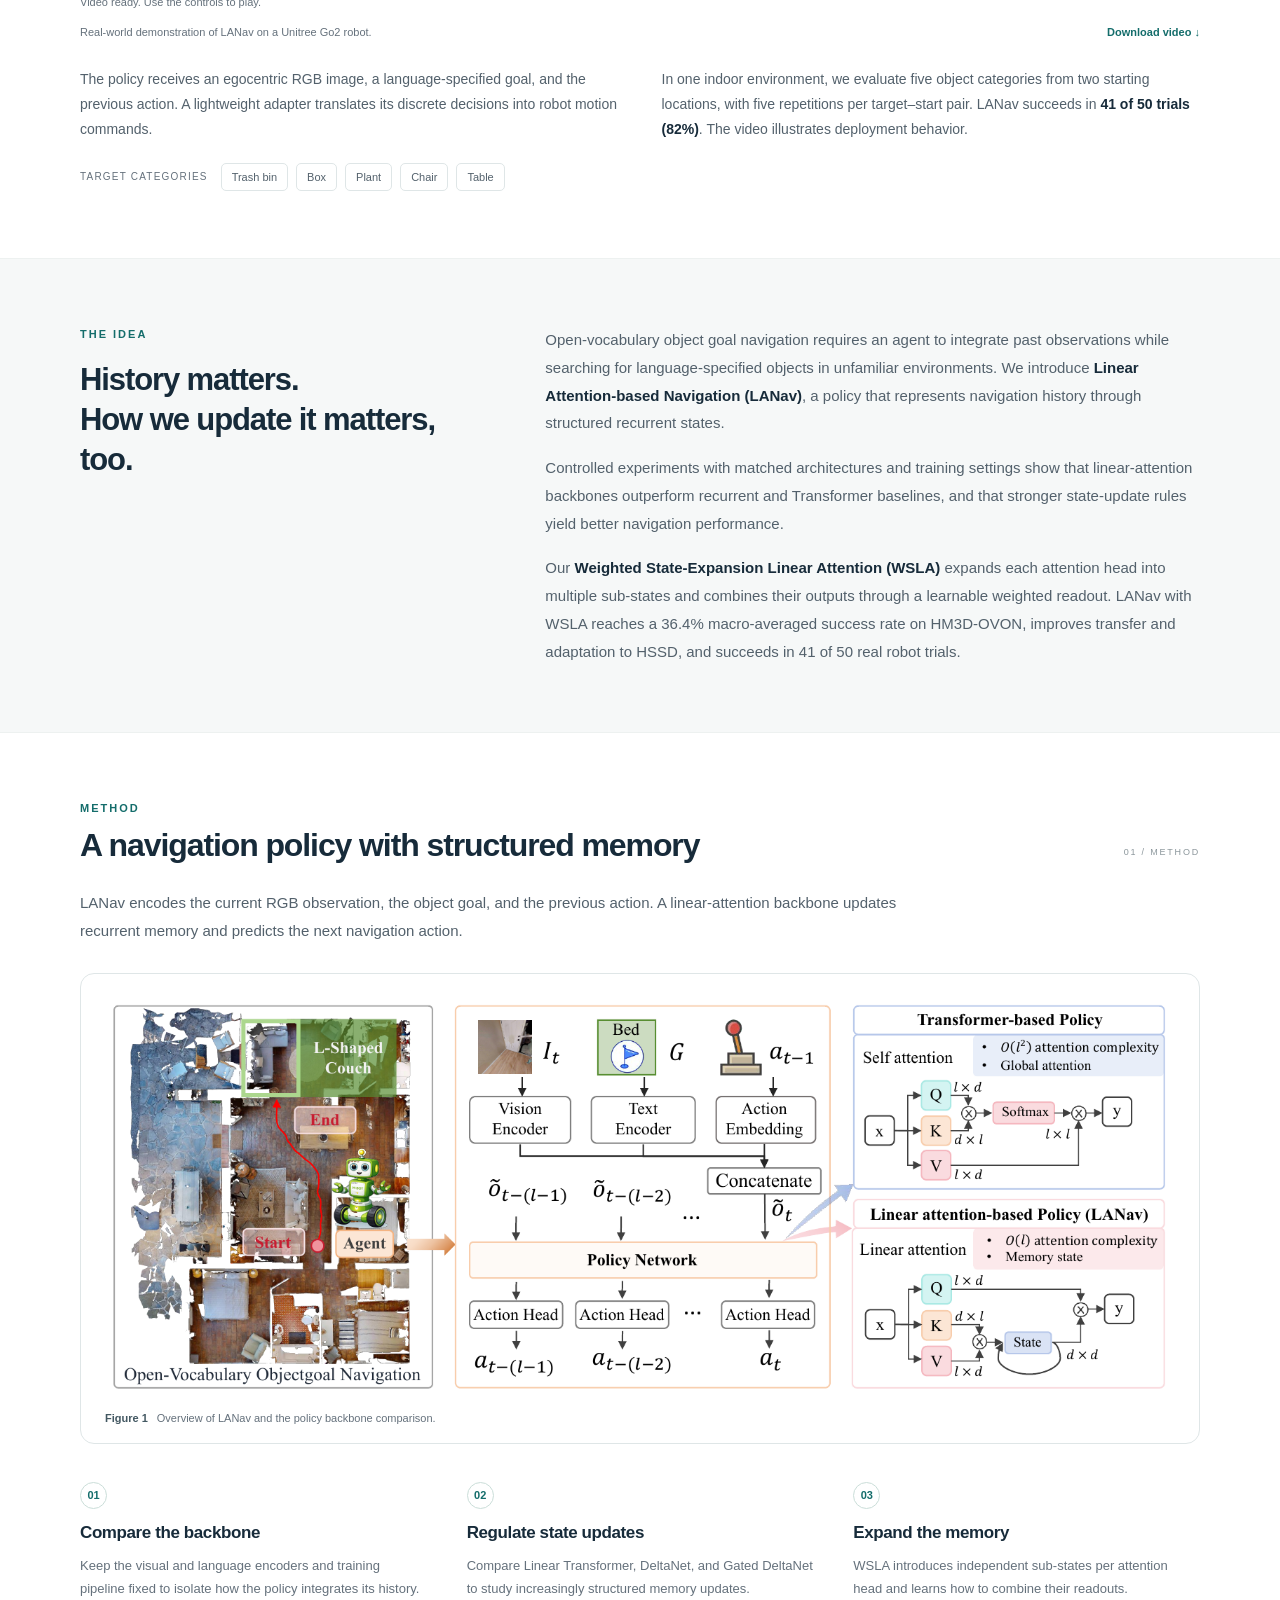
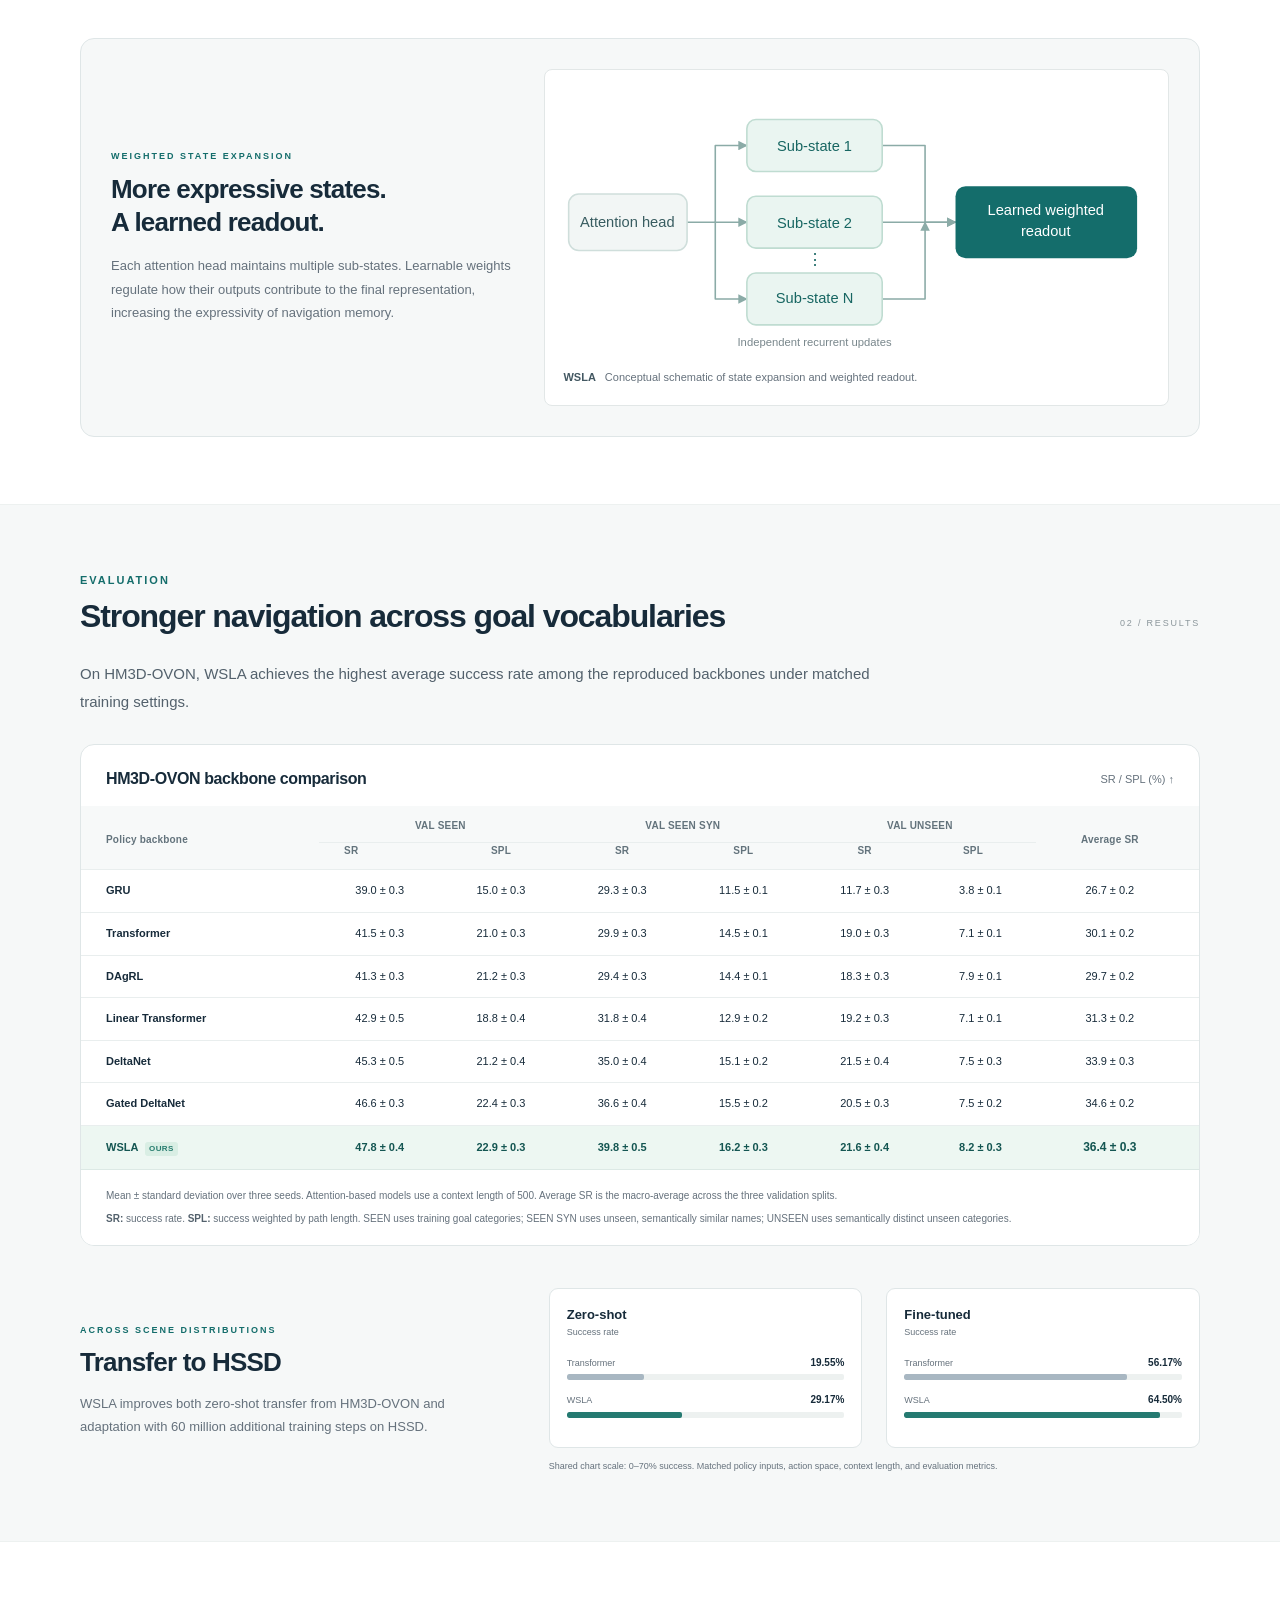
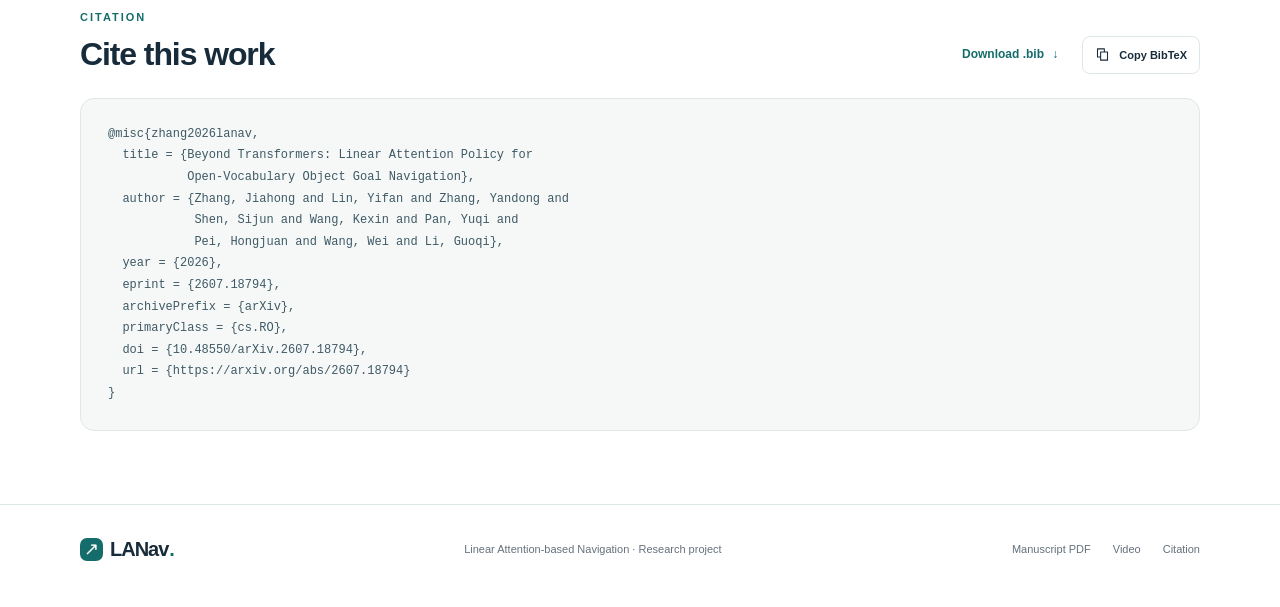
==== commit 5fc23b6c: "Publish LANav research code and organize project website" ====
--- a/index.html
+++ b/index.html
@@ -3,120 +3,10 @@
 <head>
   <meta charset="utf-8">
   <meta name="viewport" content="width=device-width, initial-scale=1">
-  <meta name="description" content="LANav: linear attention and weighted state expansion for open-vocabulary object goal navigation. Research paper, results, and real-robot demonstration.">
-  <link rel="canonical" href="https://yifan-lin2004.github.io/LANav/">
-  <meta property="og:url" content="https://yifan-lin2004.github.io/LANav/">
-  <meta name="theme-color" content="#123b43">
-  <meta property="og:title" content="LANav — Beyond Transformers">
-  <meta property="og:description" content="A linear attention policy for open-vocabulary object goal navigation. Explore the paper, method, and Unitree Go2 demonstration.">
-  <meta property="og:type" content="website">
-  <title>LANav | Beyond Transformers</title>
-  <link rel="icon" type="image/svg+xml" href="favicon.svg">
-  <link rel="stylesheet" href="styles.css">
-  <script src="media.js" defer></script>
-  <script src="site.js" defer></script>
+  <meta http-equiv="refresh" content="0; url=docs/">
+  <link rel="canonical" href="https://yifan-lin2004.github.io/LANav/docs/">
+  <title>LANav project page</title>
+  <script>location.replace(new URL("docs/" + location.search + location.hash, location.href).href);</script>
 </head>
-<body>
-  <a class="skip-link" href="#main">Skip to content</a>
-  <header class="site-header">
-    <nav class="nav container" aria-label="Main navigation">
-      <a class="wordmark" href="#" aria-label="LANav home"><span class="logo-mark" aria-hidden="true">↗</span>LANav<span class="wordmark-dot">.</span></a>
-      <div class="nav-links"><a href="#abstract">Overview</a><a href="#method">Method</a><a href="#results">Results</a><a href="#demo">Demo</a><a href="#citation">Citation</a></div>
-      <a class="nav-paper" href="https://arxiv.org/abs/2607.18794" target="_blank" rel="noopener">Read paper <span aria-hidden="true">↗</span></a>
-    </nav>
-  </header>
-  <main id="main">
-    <section class="hero container" aria-labelledby="paper-title">
-      <p class="eyebrow"><span class="small-dot" aria-hidden="true"></span> Linear Attention-based Navigation</p>
-      <h1 id="paper-title">Beyond Transformers with a linear attention policy for open-vocabulary object goal navigation</h1>
-      <p class="hero-summary">Structured recurrent memory for navigation from RGB observations and language-specified goals.</p>
-      <div class="authors" aria-label="Authors">
-        <span>Jiahong Zhang<sup>1,2,†</sup></span><span>Yifan Lin<sup>1,3,†</sup></span><span>Yandong Zhang<sup>4</sup></span><span>Sijun Shen<sup>1,3</sup></span><span>Kexin Wang<sup>1,2</sup></span><span>Yuqi Pan<sup>1,2</sup></span><span>Hongjuan Pei<sup>5</sup></span><span>Wei Wang<sup>4</sup></span><span>Guoqi Li<sup>1,*</sup></span>
-      </div>
-      <p class="author-notes">† Equal contribution &nbsp; · &nbsp; * Corresponding author</p>
-      <details class="affiliations">
-        <summary>Author affiliations <span aria-hidden="true">⌄</span></summary>
-        <ol>
-          <li>Institute of Automation, Chinese Academy of Sciences, Beijing 100045, China</li>
-          <li>School of Artificial Intelligence, University of Chinese Academy of Sciences, Beijing 100049, China</li>
-          <li>State Key Laboratory of Media Convergence and Communication, Communication University of China, Beijing 100024, China</li>
-          <li>Beihang University, Beijing 100191, China</li>
-          <li>University of Chinese Academy of Sciences, No.19A Yuquan Road, Beijing 100049, China</li>
-        </ol>
-      </details>
-      <div class="resource-links" aria-label="Project resources">
-        <a class="button button-dark" href="https://arxiv.org/abs/2607.18794" target="_blank" rel="noopener"><svg viewBox="0 0 24 24" aria-hidden="true"><path d="M6 3h8l4 4v14H6zM14 3v5h4M9 12h6M9 16h6"/></svg>Paper (arXiv) <span aria-hidden="true">↗</span></a>
-        <a class="button button-teal" href="video.html"><svg viewBox="0 0 24 24" aria-hidden="true"><path d="m9 6 9 6-9 6z"/></svg>Robot video</a>
-        <span class="button code-status"><svg viewBox="0 0 24 24" aria-hidden="true"><path d="m8 7-5 5 5 5M16 7l5 5-5 5M14 4l-4 16"/></svg>Code <span>Release planned</span></span>
-        <a class="button button-light" href="#citation"><svg viewBox="0 0 24 24" aria-hidden="true"><path d="M5 6h6v7H7v5H3v-5l2-7zM15 6h6v7h-4v5h-4v-5l2-7z"/></svg>BibTeX</a>
-      </div>
-      <p class="manuscript-note"><a href="https://arxiv.org/abs/2607.18794" target="_blank" rel="noopener">arXiv:2607.18794</a> · Project resources and real-world demonstration</p>
-    </section>
-
-    <section class="metrics container" aria-label="Key research results">
-      <div class="metric"><span class="metric-value">36.4<span>%</span></span><p>HM3D-OVON average success</p><small>Macro-average across three validation splits</small></div>
-      <div class="metric"><span class="metric-value">+6.3<span> pp</span></span><p>Over the matched Transformer</p><small>36.4% vs. 30.1% average success rate</small></div>
-      <div class="metric"><span class="metric-value">41<span> / 50</span></span><p>Successful real robot trials</p><small>82% success on a Unitree Go2</small></div>
-    </section>
-
-    <section class="section container" id="demo" aria-labelledby="demo-title">
-      <div class="section-heading"><div><p class="eyebrow">In the real world</p><h2 id="demo-title">From simulation to a Unitree Go2</h2></div><a class="text-link" href="video.html">Open video page <span aria-hidden="true">↗</span></a></div>
-      <figure class="video-figure">
-        <div class="video-frame"><video controls playsinline preload="metadata" data-video-manifest="assets/robot-demo.json" poster="assets/video-poster.jpg" aria-label="LANav real robot navigation demonstration">Your browser does not support embedded video. <a href="video.html" data-media-download="assets/robot-demo.json">Download the robot demonstration.</a></video></div>
-        <figcaption><span>Real-world demonstration of LANav on a Unitree Go2 robot.</span><a href="video.html" data-media-download="assets/robot-demo.json">Download video <span aria-hidden="true">↓</span></a></figcaption>
-      </figure>
-      <div class="robot-description"><p>The policy receives an egocentric RGB image, a language-specified goal, and the previous action. A lightweight adapter translates its discrete decisions into robot motion commands.</p><p>In one indoor environment, we evaluate five object categories from two starting locations, with five repetitions per target–start pair. LANav succeeds in <strong>41 of 50 trials (82%)</strong>. The video illustrates deployment behavior.</p></div>
-      <div class="category-list" aria-label="Evaluated object categories"><span class="category-label">Target categories</span><span>Trash bin</span><span>Box</span><span>Plant</span><span>Chair</span><span>Table</span></div>
-    </section>
-
-    <section class="section section-tinted" id="abstract" aria-labelledby="abstract-title">
-      <div class="container abstract-layout"><div><p class="eyebrow">The idea</p><h2 id="abstract-title">History matters.<br>How we update it matters, too.</h2></div><div class="abstract-copy"><p>Open-vocabulary object goal navigation requires an agent to integrate past observations while searching for language-specified objects in unfamiliar environments. We introduce <strong>Linear Attention-based Navigation (LANav)</strong>, a policy that represents navigation history through structured recurrent states.</p><p>Controlled experiments with matched architectures and training settings show that linear-attention backbones outperform recurrent and Transformer baselines, and that stronger state-update rules yield better navigation performance.</p><p>Our <strong>Weighted State-Expansion Linear Attention (WSLA)</strong> expands each attention head into multiple sub-states and combines their outputs through a learnable weighted readout. LANav with WSLA reaches a 36.4% macro-averaged success rate on HM3D-OVON, improves transfer and adaptation to HSSD, and succeeds in 41 of 50 real robot trials.</p></div></div>
-    </section>
-
-    <section class="section container" id="method" aria-labelledby="method-title">
-      <div class="section-heading"><div><p class="eyebrow">Method</p><h2 id="method-title">A navigation policy with structured memory</h2></div><span class="section-number" aria-hidden="true">01 / METHOD</span></div>
-      <p class="section-intro">LANav encodes the current RGB observation, the object goal, and the previous action. A linear-attention backbone updates recurrent memory and predicts the next navigation action.</p>
-      <figure class="research-figure"><img src="assets/architecture.png" alt="LANav architecture: visual, text, and previous-action encoders feed a policy backbone and action head; linear attention updates a recurrent state instead of using full-context self-attention." loading="lazy" width="1526" height="571"><figcaption><span class="figure-label">Figure 1</span>Overview of LANav and the policy backbone comparison.</figcaption></figure>
-      <div class="method-points">
-        <article><span class="point-number">01</span><h3>Compare the backbone</h3><p>Keep the visual and language encoders and training pipeline fixed to isolate how the policy integrates its history.</p></article>
-        <article><span class="point-number">02</span><h3>Regulate state updates</h3><p>Compare Linear Transformer, DeltaNet, and Gated DeltaNet to study increasingly structured memory updates.</p></article>
-        <article><span class="point-number">03</span><h3>Expand the memory</h3><p>WSLA introduces independent sub-states per attention head and learns how to combine their readouts.</p></article>
-      </div>
-      <div class="wsla-panel"><div class="wsla-copy"><p class="eyebrow">Weighted state expansion</p><h3>More expressive states.<br>A learned readout.</h3><p>Each attention head maintains multiple sub-states. Learnable weights regulate how their outputs contribute to the final representation, increasing the expressivity of navigation memory.</p></div><figure><svg class="wsla-diagram" viewBox="0 0 520 238" role="img" aria-labelledby="wsla-diagram-title wsla-diagram-desc"><title id="wsla-diagram-title">WSLA state expansion schematic</title><desc id="wsla-diagram-desc">An attention head updates multiple recurrent sub-states. Their outputs are combined through a learned weighted readout.</desc><defs><marker id="arrow" viewBox="0 0 10 10" refX="9" refY="5" markerWidth="6" markerHeight="6" orient="auto-start-reverse"><path d="M0 0 10 5 0 10z" fill="#8baba7" stroke="none"/></marker></defs><g fill="none" stroke="#8baba7" stroke-width="1.4" marker-end="url(#arrow)"><path d="M110 119H135V51H163"/><path d="M135 119H163"/><path d="M135 119V187H163"/><path d="M283 51H321V119H348"/><path d="M283 119H348"/><path d="M283 187H321V119"/></g><rect x="5" y="94" width="105" height="50" rx="9" fill="#f2f6f5" stroke="#cfdedb"/><text x="57" y="123" text-anchor="middle" font-size="13" fill="#385c60" stroke="none">Attention head</text><g fill="#eaf5f1" stroke="#bfdcd1"><rect x="163" y="28" width="120" height="46" rx="8"/><rect x="163" y="96" width="120" height="46" rx="8"/><rect x="163" y="164" width="120" height="46" rx="8"/></g><g text-anchor="middle" font-size="13" fill="#176662" stroke="none"><text x="223" y="56">Sub-state 1</text><text x="223" y="124">Sub-state 2</text><text x="223" y="191">Sub-state N</text><text x="223" y="157" font-size="14">⋮</text></g><rect x="348" y="87" width="161" height="64" rx="9" fill="#146d6b" stroke="none"/><g text-anchor="middle" font-size="13" fill="#fff" stroke="none"><text x="428" y="113">Learned weighted</text><text x="428" y="131">readout</text></g><text x="223" y="229" text-anchor="middle" font-size="10" fill="#78868b" stroke="none">Independent recurrent updates</text></svg><figcaption><span class="figure-label">WSLA</span>Conceptual schematic of state expansion and weighted readout.</figcaption></figure></div>
-    </section>
-
-    <section class="section section-tinted" id="results" aria-labelledby="results-title">
-      <div class="container"><div class="section-heading"><div><p class="eyebrow">Evaluation</p><h2 id="results-title">Stronger navigation across goal vocabularies</h2></div><span class="section-number" aria-hidden="true">02 / RESULTS</span></div>
-      <p class="section-intro">On HM3D-OVON, WSLA achieves the highest average success rate among the reproduced backbones under matched training settings.</p>
-      <div class="table-card"><div class="table-title"><h3>HM3D-OVON backbone comparison</h3><span>SR / SPL (%) ↑</span></div><div class="table-scroll" tabindex="0" role="region" aria-label="HM3D-OVON results, scroll horizontally on small screens"><table><thead><tr><th rowspan="2" scope="col">Policy backbone</th><th colspan="2" scope="colgroup">VAL SEEN</th><th colspan="2" scope="colgroup">VAL SEEN SYN</th><th colspan="2" scope="colgroup">VAL UNSEEN</th><th rowspan="2" scope="col">Average SR</th></tr><tr><th scope="col">SR</th><th scope="col">SPL</th><th scope="col">SR</th><th scope="col">SPL</th><th scope="col">SR</th><th scope="col">SPL</th></tr></thead><tbody>
-        <tr><th scope="row">GRU</th><td>39.0 ± 0.3</td><td>15.0 ± 0.3</td><td>29.3 ± 0.3</td><td>11.5 ± 0.1</td><td>11.7 ± 0.3</td><td>3.8 ± 0.1</td><td>26.7 ± 0.2</td></tr>
-        <tr><th scope="row">Transformer</th><td>41.5 ± 0.3</td><td>21.0 ± 0.3</td><td>29.9 ± 0.3</td><td>14.5 ± 0.1</td><td>19.0 ± 0.3</td><td>7.1 ± 0.1</td><td>30.1 ± 0.2</td></tr>
-        <tr><th scope="row">DAgRL</th><td>41.3 ± 0.3</td><td>21.2 ± 0.3</td><td>29.4 ± 0.3</td><td>14.4 ± 0.1</td><td>18.3 ± 0.3</td><td>7.9 ± 0.1</td><td>29.7 ± 0.2</td></tr>
-        <tr><th scope="row">Linear Transformer</th><td>42.9 ± 0.5</td><td>18.8 ± 0.4</td><td>31.8 ± 0.4</td><td>12.9 ± 0.2</td><td>19.2 ± 0.3</td><td>7.1 ± 0.1</td><td>31.3 ± 0.2</td></tr>
-        <tr><th scope="row">DeltaNet</th><td>45.3 ± 0.5</td><td>21.2 ± 0.4</td><td>35.0 ± 0.4</td><td>15.1 ± 0.2</td><td>21.5 ± 0.4</td><td>7.5 ± 0.3</td><td>33.9 ± 0.3</td></tr>
-        <tr><th scope="row">Gated DeltaNet</th><td>46.6 ± 0.3</td><td>22.4 ± 0.3</td><td>36.6 ± 0.4</td><td>15.5 ± 0.2</td><td>20.5 ± 0.3</td><td>7.5 ± 0.2</td><td>34.6 ± 0.2</td></tr>
-        <tr class="ours-row"><th scope="row">WSLA <span class="ours-tag">Ours</span></th><td>47.8 ± 0.4</td><td>22.9 ± 0.3</td><td>39.8 ± 0.5</td><td>16.2 ± 0.3</td><td>21.6 ± 0.4</td><td>8.2 ± 0.3</td><td><strong>36.4 ± 0.3</strong></td></tr>
-      </tbody></table></div><div class="table-notes"><p>Mean ± standard deviation over three seeds. Attention-based models use a context length of 500. Average SR is the macro-average across the three validation splits.</p><p><strong>SR:</strong> success rate. <strong>SPL:</strong> success weighted by path length. SEEN uses training goal categories; SEEN SYN uses unseen, semantically similar names; UNSEEN uses semantically distinct unseen categories.</p></div></div>
-      <div class="transfer-panel"><div class="transfer-copy"><p class="eyebrow">Across scene distributions</p><h3>Transfer to HSSD</h3><p>WSLA improves both zero-shot transfer from HM3D-OVON and adaptation with 60 million additional training steps on HSSD.</p></div><div class="transfer-charts"><div class="mini-chart"><h4>Zero-shot <span>Success rate</span></h4><div class="bar-row"><span>Transformer</span><div class="bar-track"><span class="bar baseline" style="--bar:27.9%"></span></div><strong>19.55%</strong></div><div class="bar-row"><span>WSLA</span><div class="bar-track"><span class="bar ours" style="--bar:41.7%"></span></div><strong>29.17%</strong></div></div><div class="mini-chart"><h4>Fine-tuned <span>Success rate</span></h4><div class="bar-row"><span>Transformer</span><div class="bar-track"><span class="bar baseline" style="--bar:80.2%"></span></div><strong>56.17%</strong></div><div class="bar-row"><span>WSLA</span><div class="bar-track"><span class="bar ours" style="--bar:92.1%"></span></div><strong>64.50%</strong></div></div><p class="chart-note">Shared chart scale: 0–70% success. Matched policy inputs, action space, context length, and evaluation metrics.</p></div></div>
-    </div></section>
-
-    <section class="section container citation-section" id="citation" aria-labelledby="citation-title">
-      <div class="section-heading"><div><p class="eyebrow">Citation</p><h2 id="citation-title">Cite this work</h2></div><div class="citation-actions"><a class="text-link" href="assets/lanav.bib" download>Download .bib <span aria-hidden="true">↓</span></a><button class="button button-light copy-button" type="button" id="copy-citation"><svg viewBox="0 0 24 24" aria-hidden="true"><path d="M9 8h11v13H9zM15 8V3H4v13h5"/></svg><span>Copy BibTeX</span></button></div></div>
-      <div class="citation-box"><pre id="bibtex"><code>@misc{zhang2026lanav,
-  title = {Beyond Transformers: Linear Attention Policy for
-           Open-Vocabulary Object Goal Navigation},
-  author = {Zhang, Jiahong and Lin, Yifan and Zhang, Yandong and
-            Shen, Sijun and Wang, Kexin and Pan, Yuqi and
-            Pei, Hongjuan and Wang, Wei and Li, Guoqi},
-  year = {2026},
-  eprint = {2607.18794},
-  archivePrefix = {arXiv},
-  primaryClass = {cs.RO},
-  doi = {10.48550/arXiv.2607.18794},
-  url = {https://arxiv.org/abs/2607.18794}
-}</code></pre></div><p class="copy-status" id="copy-status" role="status" aria-live="polite"></p>
-    </section>
-  </main>
-  <footer class="site-footer"><div class="container footer-inner"><a class="wordmark" href="#"><span class="logo-mark" aria-hidden="true">↗</span>LANav<span class="wordmark-dot">.</span></a><p>Linear Attention-based Navigation · Research project</p><div><a href="https://arxiv.org/pdf/2607.18794" data-media-download="assets/manuscript.json">Manuscript PDF</a><a href="video.html">Video</a><a href="#citation">Citation</a></div></div></footer>
-</body>
+<body><p><a href="docs/">Open LANav project page</a>.</p></body>
 </html>
